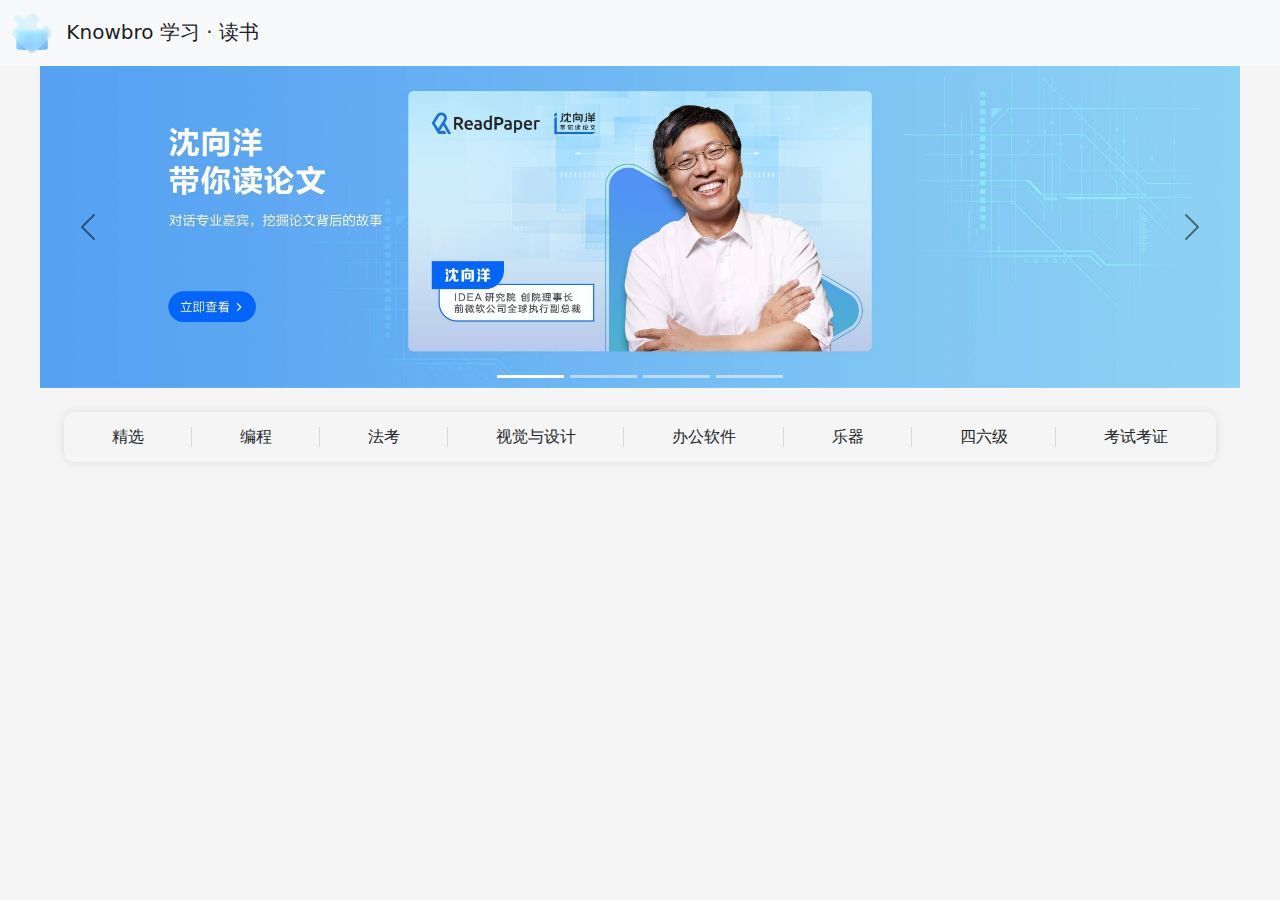
==== study.html @ cb989038 "feat: study page frame" ====
<!DOCTYPE html>
<html lang="zh">
  <head>
    <meta charset="UTF-8" />
    <meta http-equiv="X-UA-Compatible" content="IE=edge" />
    <meta name="viewport" content="width=device-width, initial-scale=1.0" />
    <link rel="shortcut icon" href="./assets/logo.png" />
    <title>Knowbro</title>
    <link
      rel="stylesheet"
      href="./public/bootstrap-5.2.3/css/bootstrap.min.css"
    />
    <link rel="stylesheet" href="./css/global.css" />
    <link rel="stylesheet" href="./css/study.css" />
  </head>
  <body>
    <nav class="navbar bg-light">
      <div class="container-fluid">
        <a class="navbar-brand" href="#">
          <img id="logo" src="./assets/logo.png" />
          Knowbro 学习 · 读书
        </a>
      </div>
    </nav>
    <header>
      <div
        id="carouselExampleDark"
        class="carousel carousel-dark slide"
        data-bs-ride="carousel"
      >
        <div class="carousel-indicators">
          <button
            type="button"
            data-bs-target="#carouselExampleDark"
            data-bs-slide-to="0"
            class="active"
            aria-current="true"
            aria-label="Slide 1"
          ></button>
          <button
            type="button"
            data-bs-target="#carouselExampleDark"
            data-bs-slide-to="1"
            aria-label="Slide 2"
          ></button>
          <button
            type="button"
            data-bs-target="#carouselExampleDark"
            data-bs-slide-to="2"
            aria-label="Slide 3"
          ></button>
          <button
            type="button"
            data-bs-target="#carouselExampleDark"
            data-bs-slide-to="3"
            aria-label="Slide 4"
          ></button>
        </div>
        <div class="carousel-inner">
          <div class="carousel-item active" data-bs-interval="3000">
            <img
              src="./assets/study-banner1.jpeg"
              class="d-block w-100"
              alt="..."
            />
          </div>
          <div class="carousel-item" data-bs-interval="3000">
            <img
              src="./assets/study-banner2.jpeg"
              class="d-block w-100"
              alt="..."
            />
          </div>
          <div class="carousel-item" data-bs-interval="3000">
            <img
              src="./assets/study-banner3.jpeg"
              class="d-block w-100"
              alt="..."
            />
          </div>
          <div class="carousel-item" data-bs-interval="3000">
            <img
              src="./assets/study-banner4.jpeg"
              class="d-block w-100"
              alt="..."
            />
          </div>
        </div>
        <button
          class="carousel-control-prev"
          type="button"
          data-bs-target="#carouselExampleDark"
          data-bs-slide="prev"
        >
          <span class="carousel-control-prev-icon" aria-hidden="true"></span>
          <span class="visually-hidden">Previous</span>
        </button>
        <button
          class="carousel-control-next"
          type="button"
          data-bs-target="#carouselExampleDark"
          data-bs-slide="next"
        >
          <span class="carousel-control-next-icon" aria-hidden="true"></span>
          <span class="visually-hidden">Next</span>
        </button>
      </div>
    </header>
    <nav class="tab-menu">
      <ul>
        <li>精选</li>
        <li>编程</li>
        <li>法考</li>
        <li>视觉与设计</li>
        <li>办公软件</li>
        <li>乐器</li>
        <li>四六级</li>
        <li>考试考证</li>
      </ul>
    </nav>
    <script src="./public/jquery-3.4.1/jquery-3.4.1.min.js"></script>
    <script src="./public/bootstrap-5.2.3/js/bootstrap.min.js"></script>
  </body>
</html>
---- css/global.css ----
body {
  min-width: 650px;
  background-color: #f5f5f5;
}
/* 顶部导航样式 */
#logo {
  width: 40px;
  height: 40px;
  margin-right: 8px;
}
.index-search-input {
  font-size: 14px;
  width: 400px;
}
.index-search-button {
  width: 80px;
}
.username {
  margin: 0 6px;
  padding: 8px;
  cursor: default;
}
/* 底部插件推荐 */
.extention {
  position: fixed;
  bottom: 0;
  width: 100%;
  height: 148px;
  border-top: 1px solid #dbdbdb;
  background-color: #fff;
}
.extention::before {
  position: absolute;
  top: -52px;
  content: '';
  width: 100%;
  height: 200px;
  background-image: url('../assets/fix-tips.png');
  background-repeat: no-repeat;
  background-position: bottom;
  background-size: auto 180px;
}
.extention > .ext-close {
  position: fixed;
  right: 10px;
  width: 30px;
  height: 30px;
  cursor: pointer;
}
.extention > h2 {
  font-size: 24px;
  width: 940px;
  margin: 8px auto;
  padding: 10px;
}
@media screen and (max-width: 1005px) {
  .extention {
    display: none;
  }
}
/* 提示弹窗样式 */
.my-alert {
  width: 200px;
  position: absolute;
  top: 50%;
  left: 50%;
  transform: translate(-50%);
  transition: all 0.3s;
  text-align: center;
  opacity: 0;
}

.my-alert.show {
  opacity: 1;
}
---- css/study.css ----
body {
  min-width: 1200px;
}

/* 轮播样式 */
#carouselExampleDark {
  max-width: 1200px;
  margin: auto;
}
#carouselExampleDark button {
  width: 8%;
}
#carouselExampleDark > button:hover {
  background: rgba(255, 255, 255, 0.2);
}

.carousel-indicators {
  margin-bottom: 0;
}

.carousel-indicators button {
  background-color: #fff !important;
}

/* 导航 */
.tab-menu {
  display: flex;
  justify-content: center;
  align-items: center;
}

.tab-menu ul {
  display: flex;
  padding: 0;
  margin: 24px;
  height: 50px;
  list-style: none;
  font-size: 16px;
  box-shadow: 0 0 10px #dbdbdb;
  border-radius: 10px;
}

.tab-menu ul li {
  position: relative;
  display: flex;
  align-items: center;
  padding: 24px 48px;
  cursor: pointer;
}

.tab-menu ul li:hover {
  color: gray;
}

.tab-menu ul li::after {
  content: '';
  position: absolute;
  top: 50%;
  right: 0;
  transform: translateY(-50%);
  width: 1px;
  height: 20px;
  background: #d8d8d8;
}

.tab-menu ul li:last-child::after {
  display: none;
}
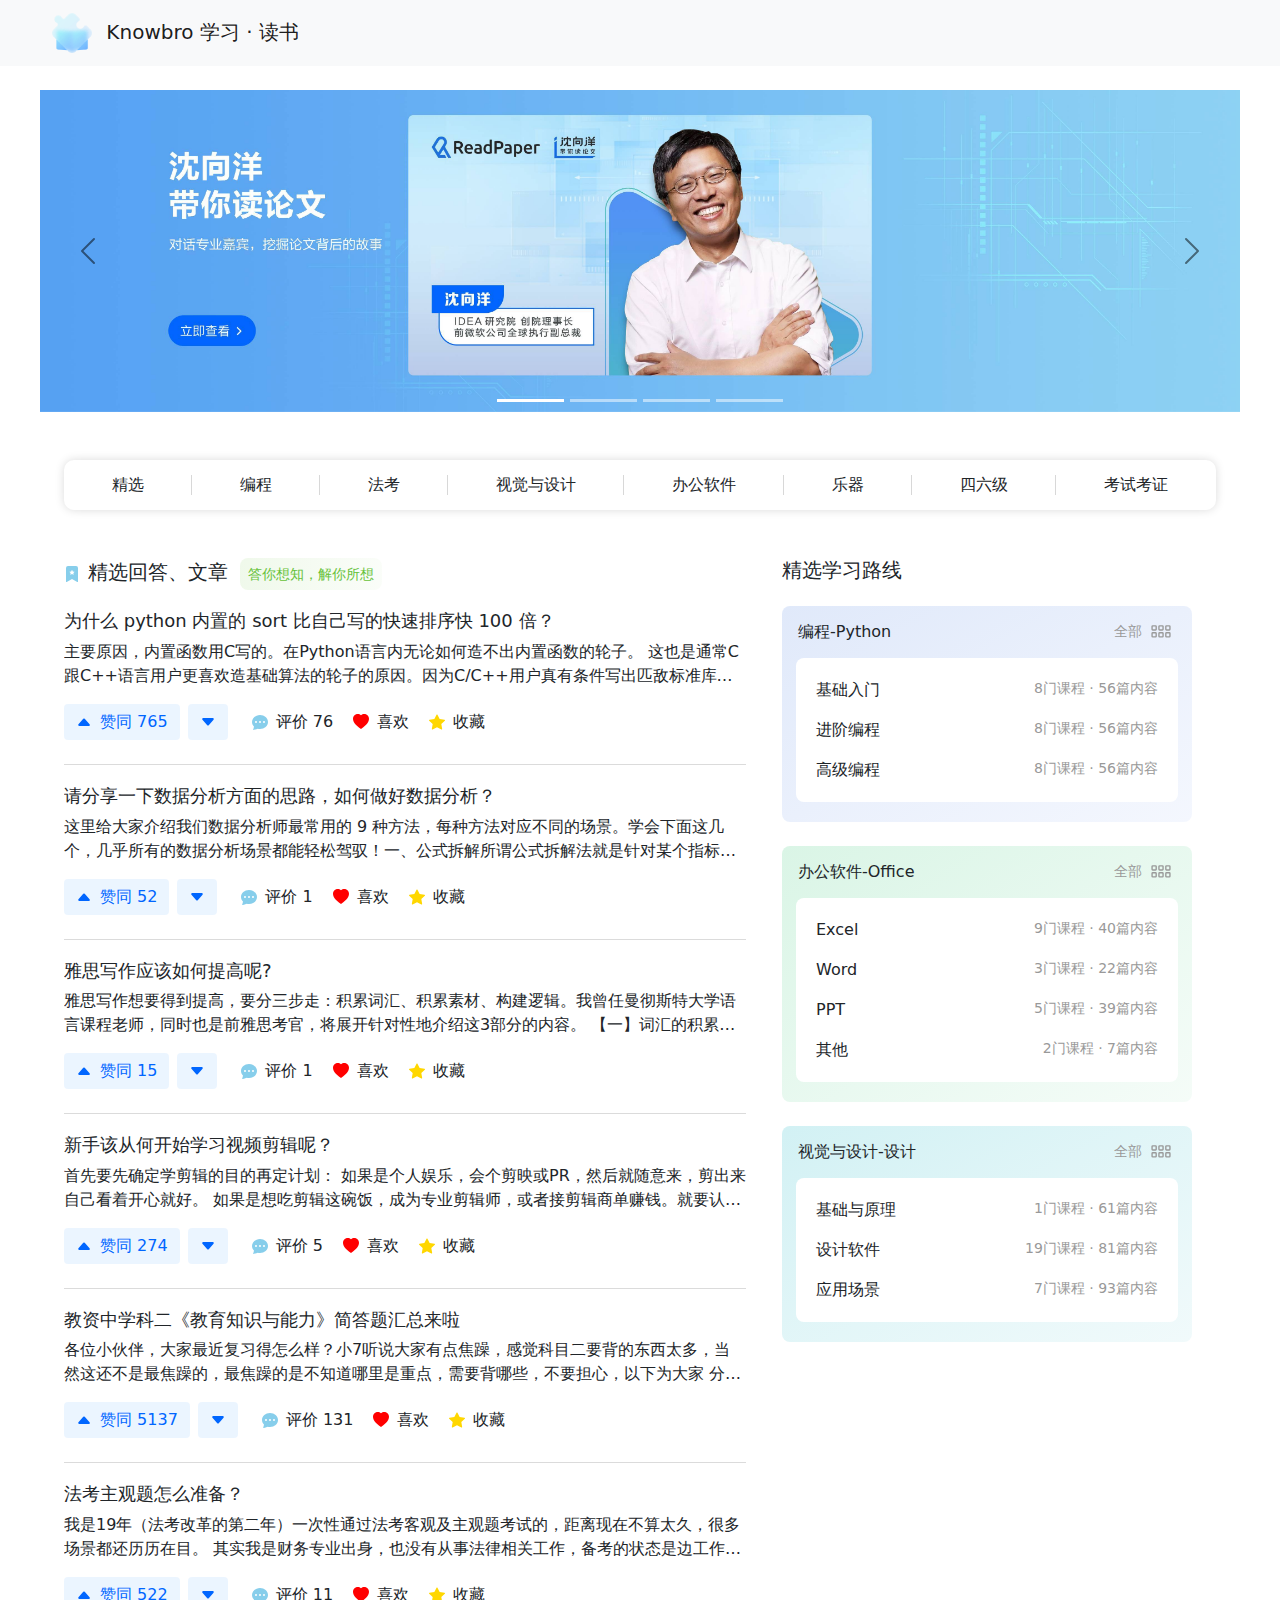
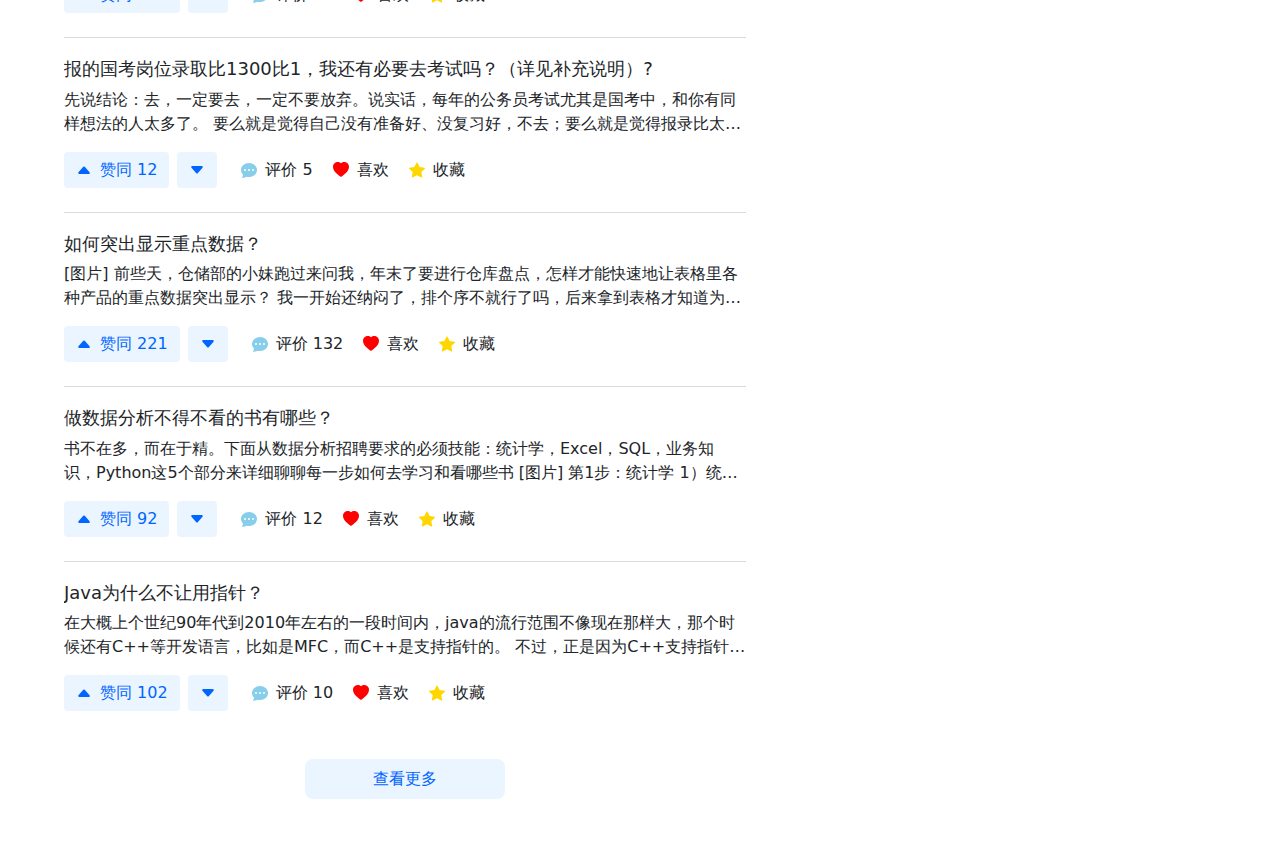
==== commit 3acee0db: "feat: add pages list" ====
--- a/study.html
+++ b/study.html
@@ -118,7 +118,138 @@
         <li>考试考证</li>
       </ul>
     </nav>
+    <main>
+      <!-- 左侧精选回答、文章部分 -->
+      <div class="left-content">
+        <div class="title">
+          <svg
+            width="16"
+            height="16"
+            fill="currentColor"
+            class="bi bi-bookmark-star-fill"
+            viewBox="0 0 16 16"
+          >
+            <path
+              fill-rule="evenodd"
+              d="M2 15.5V2a2 2 0 0 1 2-2h8a2 2 0 0 1 2 2v13.5a.5.5 0 0 1-.74.439L8 13.069l-5.26 2.87A.5.5 0 0 1 2 15.5zM8.16 4.1a.178.178 0 0 0-.32 0l-.634 1.285a.178.178 0 0 1-.134.098l-1.42.206a.178.178 0 0 0-.098.303L6.58 6.993c.042.041.061.1.051.158L6.39 8.565a.178.178 0 0 0 .258.187l1.27-.668a.178.178 0 0 1 .165 0l1.27.668a.178.178 0 0 0 .257-.187L9.368 7.15a.178.178 0 0 1 .05-.158l1.028-1.001a.178.178 0 0 0-.098-.303l-1.42-.206a.178.178 0 0 1-.134-.098L8.16 4.1z"
+            />
+          </svg>
+          <h2 class="fine-page">精选回答、文章</h2>
+        </div>
+        <div id="pagesList" class="pages-list"></div>
+        <div class="more-button">查看更多</div>
+      </div>
+      <!-- 右侧精选学习路线部分 -->
+      <div class="right-content">
+        <div class="title">
+          <h2>精选学习路线</h2>
+        </div>
+        <div class="content">
+          <div class="study-card">
+            <div class="card-title">
+              <h3>编程-Python</h3>
+              <div class="all-icon">
+                全部<svg
+                  width="16"
+                  height="16"
+                  fill="currentColor"
+                  class="bi bi-grid-3x2-gap"
+                  viewBox="0 0 16 16"
+                >
+                  <path
+                    d="M4 4v2H2V4h2zm1 7V9a1 1 0 0 0-1-1H2a1 1 0 0 0-1 1v2a1 1 0 0 0 1 1h2a1 1 0 0 0 1-1zm0-5V4a1 1 0 0 0-1-1H2a1 1 0 0 0-1 1v2a1 1 0 0 0 1 1h2a1 1 0 0 0 1-1zm5 5V9a1 1 0 0 0-1-1H7a1 1 0 0 0-1 1v2a1 1 0 0 0 1 1h2a1 1 0 0 0 1-1zm0-5V4a1 1 0 0 0-1-1H7a1 1 0 0 0-1 1v2a1 1 0 0 0 1 1h2a1 1 0 0 0 1-1zM9 4v2H7V4h2zm5 0h-2v2h2V4zM4 9v2H2V9h2zm5 0v2H7V9h2zm5 0v2h-2V9h2zm-3-5a1 1 0 0 1 1-1h2a1 1 0 0 1 1 1v2a1 1 0 0 1-1 1h-2a1 1 0 0 1-1-1V4zm1 4a1 1 0 0 0-1 1v2a1 1 0 0 0 1 1h2a1 1 0 0 0 1-1V9a1 1 0 0 0-1-1h-2z"
+                  />
+                </svg>
+              </div>
+            </div>
+            <ul>
+              <li>
+                <span>基础入门</span>
+                <span class="detail">8门课程 · 56篇内容</span>
+              </li>
+              <li>
+                <span>进阶编程</span>
+                <span class="detail">8门课程 · 56篇内容</span>
+              </li>
+              <li>
+                <span>高级编程</span>
+                <span class="detail">8门课程 · 56篇内容</span>
+              </li>
+            </ul>
+          </div>
+          <div class="study-card">
+            <div class="card-title">
+              <h3>办公软件-Office</h3>
+              <div class="all-icon">
+                全部<svg
+                  width="16"
+                  height="16"
+                  fill="currentColor"
+                  class="bi bi-grid-3x2-gap"
+                  viewBox="0 0 16 16"
+                >
+                  <path
+                    d="M4 4v2H2V4h2zm1 7V9a1 1 0 0 0-1-1H2a1 1 0 0 0-1 1v2a1 1 0 0 0 1 1h2a1 1 0 0 0 1-1zm0-5V4a1 1 0 0 0-1-1H2a1 1 0 0 0-1 1v2a1 1 0 0 0 1 1h2a1 1 0 0 0 1-1zm5 5V9a1 1 0 0 0-1-1H7a1 1 0 0 0-1 1v2a1 1 0 0 0 1 1h2a1 1 0 0 0 1-1zm0-5V4a1 1 0 0 0-1-1H7a1 1 0 0 0-1 1v2a1 1 0 0 0 1 1h2a1 1 0 0 0 1-1zM9 4v2H7V4h2zm5 0h-2v2h2V4zM4 9v2H2V9h2zm5 0v2H7V9h2zm5 0v2h-2V9h2zm-3-5a1 1 0 0 1 1-1h2a1 1 0 0 1 1 1v2a1 1 0 0 1-1 1h-2a1 1 0 0 1-1-1V4zm1 4a1 1 0 0 0-1 1v2a1 1 0 0 0 1 1h2a1 1 0 0 0 1-1V9a1 1 0 0 0-1-1h-2z"
+                  />
+                </svg>
+              </div>
+            </div>
+            <ul>
+              <li>
+                <span>Excel</span>
+                <span class="detail">9门课程 · 40篇内容</span>
+              </li>
+              <li>
+                <span>Word</span>
+                <span class="detail">3门课程 · 22篇内容</span>
+              </li>
+              <li>
+                <span>PPT</span>
+                <span class="detail">5门课程 · 39篇内容</span>
+              </li>
+              <li>
+                <span>其他</span>
+                <span class="detail">2门课程 · 7篇内容</span>
+              </li>
+            </ul>
+          </div>
+          <div class="study-card">
+            <div class="card-title">
+              <h3>视觉与设计-设计</h3>
+              <div class="all-icon">
+                全部<svg
+                  width="16"
+                  height="16"
+                  fill="currentColor"
+                  class="bi bi-grid-3x2-gap"
+                  viewBox="0 0 16 16"
+                >
+                  <path
+                    d="M4 4v2H2V4h2zm1 7V9a1 1 0 0 0-1-1H2a1 1 0 0 0-1 1v2a1 1 0 0 0 1 1h2a1 1 0 0 0 1-1zm0-5V4a1 1 0 0 0-1-1H2a1 1 0 0 0-1 1v2a1 1 0 0 0 1 1h2a1 1 0 0 0 1-1zm5 5V9a1 1 0 0 0-1-1H7a1 1 0 0 0-1 1v2a1 1 0 0 0 1 1h2a1 1 0 0 0 1-1zm0-5V4a1 1 0 0 0-1-1H7a1 1 0 0 0-1 1v2a1 1 0 0 0 1 1h2a1 1 0 0 0 1-1zM9 4v2H7V4h2zm5 0h-2v2h2V4zM4 9v2H2V9h2zm5 0v2H7V9h2zm5 0v2h-2V9h2zm-3-5a1 1 0 0 1 1-1h2a1 1 0 0 1 1 1v2a1 1 0 0 1-1 1h-2a1 1 0 0 1-1-1V4zm1 4a1 1 0 0 0-1 1v2a1 1 0 0 0 1 1h2a1 1 0 0 0 1-1V9a1 1 0 0 0-1-1h-2z"
+                  />
+                </svg>
+              </div>
+            </div>
+            <ul>
+              <li>
+                <span>基础与原理</span>
+                <span class="detail">1门课程 · 61篇内容</span>
+              </li>
+              <li>
+                <span>设计软件</span>
+                <span class="detail">19门课程 · 81篇内容</span>
+              </li>
+              <li>
+                <span>应用场景</span>
+                <span class="detail">7门课程 · 93篇内容</span>
+              </li>
+            </ul>
+          </div>
+        </div>
+      </div>
+    </main>
     <script src="./public/jquery-3.4.1/jquery-3.4.1.min.js"></script>
     <script src="./public/bootstrap-5.2.3/js/bootstrap.min.js"></script>
+    <script type="module" src="./js/study.js"></script>
   </body>
 </html>
--- a/css/global.css
+++ b/css/global.css
@@ -1,5 +1,5 @@
 body {
-  min-width: 650px;
+  min-width: 1200px;
   background-color: #f5f5f5;
 }
 /* 顶部导航样式 */
@@ -7,6 +7,9 @@
   width: 40px;
   height: 40px;
   margin-right: 8px;
+}
+.container-fluid {
+  max-width: 1200px;
 }
 .index-search-input {
   font-size: 14px;
@@ -73,3 +76,93 @@
 .my-alert.show {
   opacity: 1;
 }
+
+/* 文章通用样式 */
+.pages-list .custom-page-component:last-child {
+  border-bottom: none;
+}
+.custom-page-component {
+  margin-top: 20px;
+  border-bottom: 1px solid #dbdbdb;
+}
+
+.custom-page-component .page-title {
+  cursor: pointer;
+  font-size: 18px;
+  overflow: hidden;
+  white-space: nowrap;
+  text-overflow: ellipsis;
+}
+
+.custom-page-component p {
+  cursor: pointer;
+  overflow: hidden;
+  text-overflow: ellipsis;
+  display: -webkit-box;
+  -webkit-box-orient: vertical;
+  -webkit-line-clamp: 2;
+}
+
+.custom-page-component .page-footer {
+  display: flex;
+  padding-bottom: 24px;
+}
+
+.custom-page-component .page-footer > div {
+  display: flex;
+  align-items: center;
+  justify-content: center;
+  margin-right: 8px;
+  cursor: pointer;
+}
+
+.custom-page-component .page-footer > div svg {
+  margin-right: 8px;
+}
+
+.custom-page-component .page-footer .good-button {
+  padding: 6px 12px;
+  border-radius: 4px;
+  color: #06f;
+  background-color: rgba(0, 132, 255, 0.08);
+}
+
+.custom-page-component .page-footer .bad-button svg {
+  margin-right: 0;
+}
+
+.custom-page-component .page-footer .bad-button {
+  padding: 6px 12px;
+  border-radius: 4px;
+  color: #06f;
+  background-color: rgba(0, 132, 255, 0.08);
+  margin-right: 12px;
+}
+
+.custom-page-component .page-footer .comment svg {
+  margin-left: 12px;
+  color: skyblue;
+}
+
+.custom-page-component .page-footer .love svg {
+  margin-left: 12px;
+  color: red;
+}
+
+.custom-page-component .page-footer .collect svg {
+  margin-left: 12px;
+  color: gold;
+}
+
+/* 查看更多 */
+.more-button {
+  height: 40px;
+  width: 200px;
+  margin: 24px auto;
+  line-height: 40px;
+  text-align: center;
+  border-radius: 8px;
+  color: #06f;
+  background-color: rgba(0, 132, 255, 0.08);
+  cursor: pointer;
+}
--- a/css/study.css
+++ b/css/study.css
@@ -1,11 +1,12 @@
 body {
   min-width: 1200px;
+  background-color: #fff;
 }
 
 /* 轮播样式 */
 #carouselExampleDark {
   max-width: 1200px;
-  margin: auto;
+  margin: 24px auto;
 }
 #carouselExampleDark button {
   width: 8%;
@@ -50,6 +51,10 @@
 
 .tab-menu ul li:hover {
   color: gray;
+}
+
+.tab-menu ul li:nth-child(n + 2) {
+  cursor: not-allowed;
 }
 
 .tab-menu ul li::after {
@@ -66,3 +71,137 @@
 .tab-menu ul li:last-child::after {
   display: none;
 }
+
+/* 页面主体 */
+main {
+  display: flex;
+  padding: 24px;
+  max-width: 1200px;
+  margin: auto;
+}
+
+main h2 {
+  font-size: 20px;
+  margin: 0;
+}
+
+main .left-content {
+  width: 694px;
+  padding-right: 12px;
+  flex-shrink: 0;
+  margin-right: 24px;
+}
+
+.left-content .title {
+  display: flex;
+  align-items: center;
+}
+
+.left-content .title svg {
+  color: skyblue;
+  margin-right: 8px;
+}
+
+.left-content .title h2::after {
+  content: '答你想知，解你所想';
+  display: inline-block;
+  border-radius: 8px;
+  margin-left: 12px;
+  padding: 8px;
+  font-size: 14px;
+  color: #67c23a;
+  background: linear-gradient(
+    90.55deg,
+    rgba(103, 194, 58, 0.1) 0.48%,
+    rgba(103, 194, 58, 0.03) 99.52%
+  );
+}
+
+/* 精选学习路线部分 */
+
+main .right-content {
+  width: 448px;
+  padding-bottom: 200px;
+}
+
+.study-card {
+  margin: 24px;
+  margin-left: 0;
+  padding: 8px;
+  padding-top: 0;
+  border-radius: 8px;
+}
+
+.study-card:nth-child(1) {
+  background: linear-gradient(
+    to right bottom,
+    rgb(224, 233, 250),
+    rgb(244, 247, 254)
+  );
+}
+
+.study-card:nth-child(2) {
+  background: linear-gradient(
+    to right bottom,
+    rgb(218, 245, 230),
+    rgb(245, 252, 248)
+  );
+}
+
+.study-card:nth-child(3) {
+  background: linear-gradient(
+    to right bottom,
+    rgb(210, 241, 244),
+    rgb(241, 250, 251)
+  );
+}
+
+.study-card .card-title {
+  display: flex;
+  justify-content: space-between;
+  height: 52px;
+}
+
+.study-card .card-title .all-icon {
+  display: flex;
+  font-size: 14px;
+  align-items: center;
+  cursor: pointer;
+  color: #999;
+}
+
+.study-card .card-title .all-icon svg {
+  width: 30px;
+  height: 30px;
+  box-sizing: border-box;
+  padding-left: 8px;
+  margin-right: 12px;
+}
+
+.study-card .card-title h3 {
+  height: 52px;
+  padding-left: 8px;
+  font-size: 16px;
+  line-height: 52px;
+}
+
+.study-card ul {
+  list-style: none;
+  padding: 0;
+  background: #fff;
+  border-radius: 8px;
+  padding: 12px;
+  margin: 0 6px;
+  margin-bottom: 12px;
+}
+
+.study-card ul li {
+  display: flex;
+  justify-content: space-between;
+  padding: 8px;
+}
+
+.study-card ul li .detail {
+  font-size: 14px;
+  color: #999;
+}
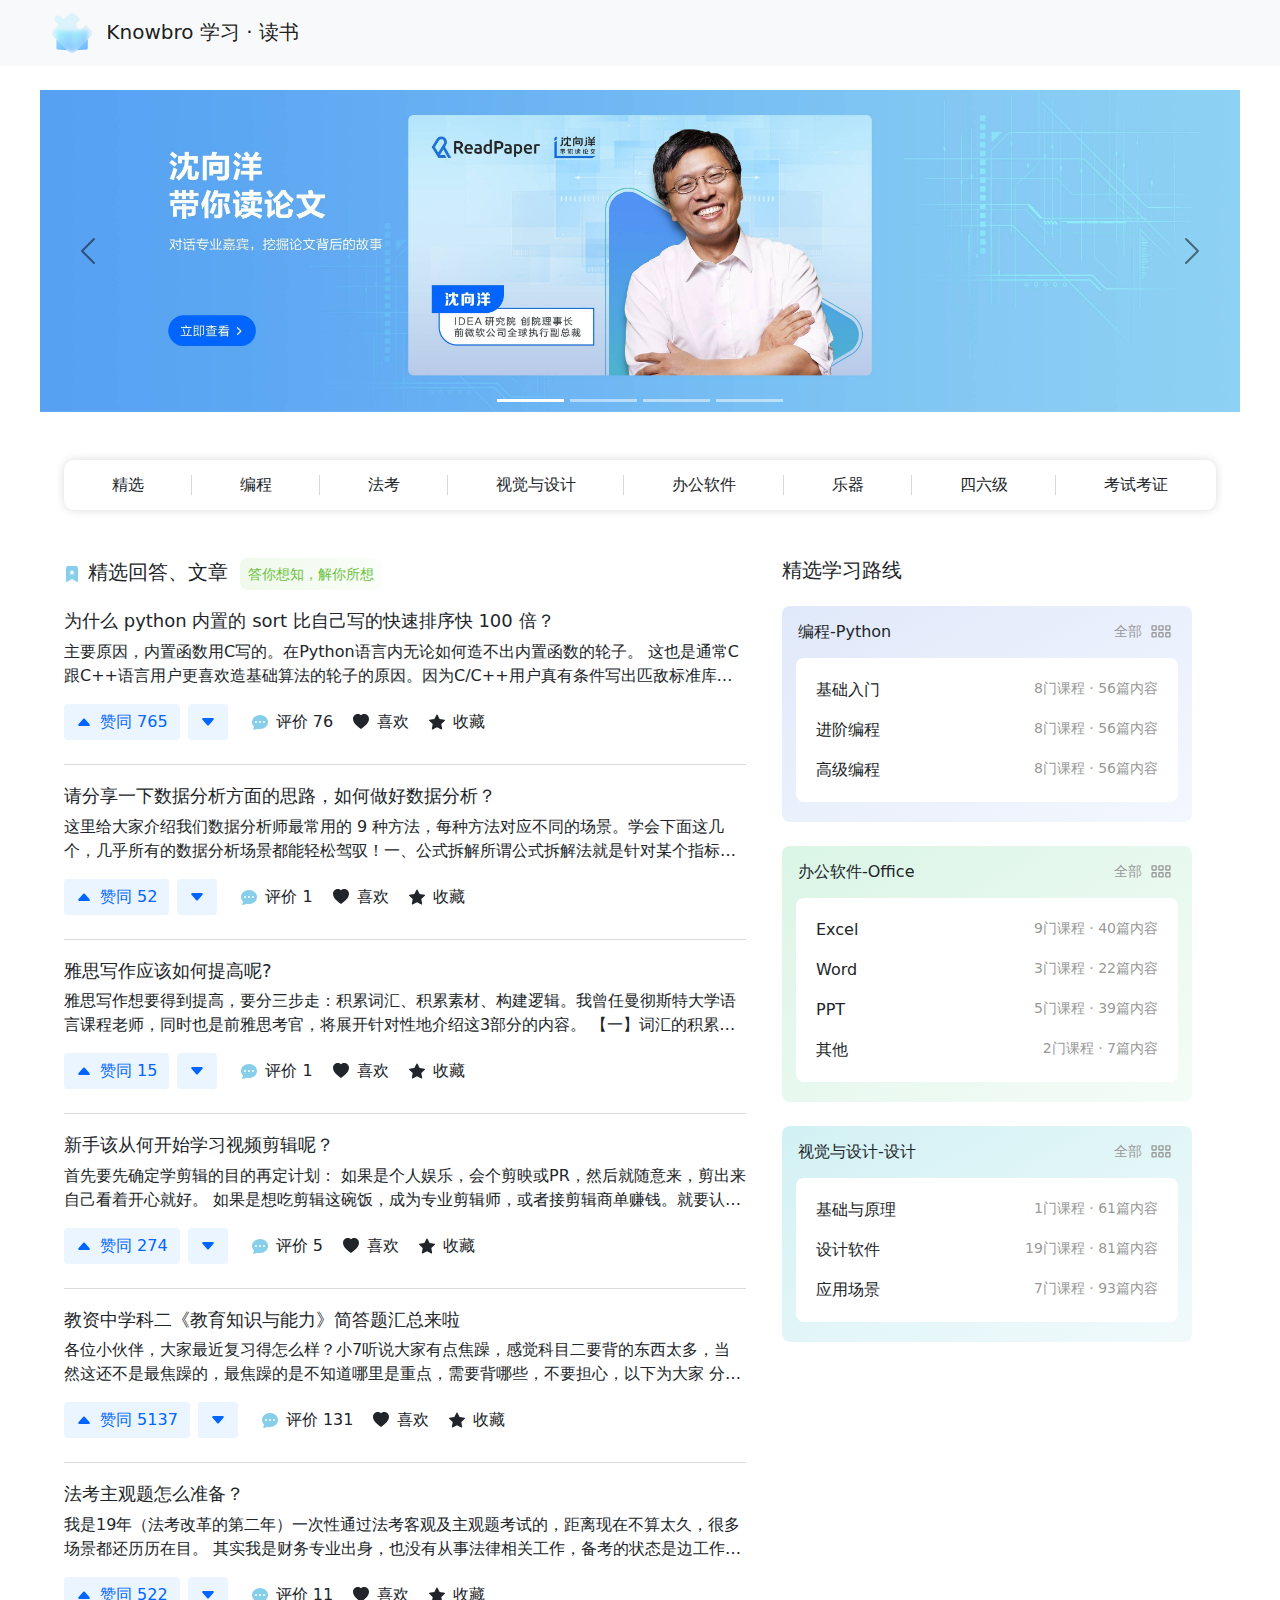
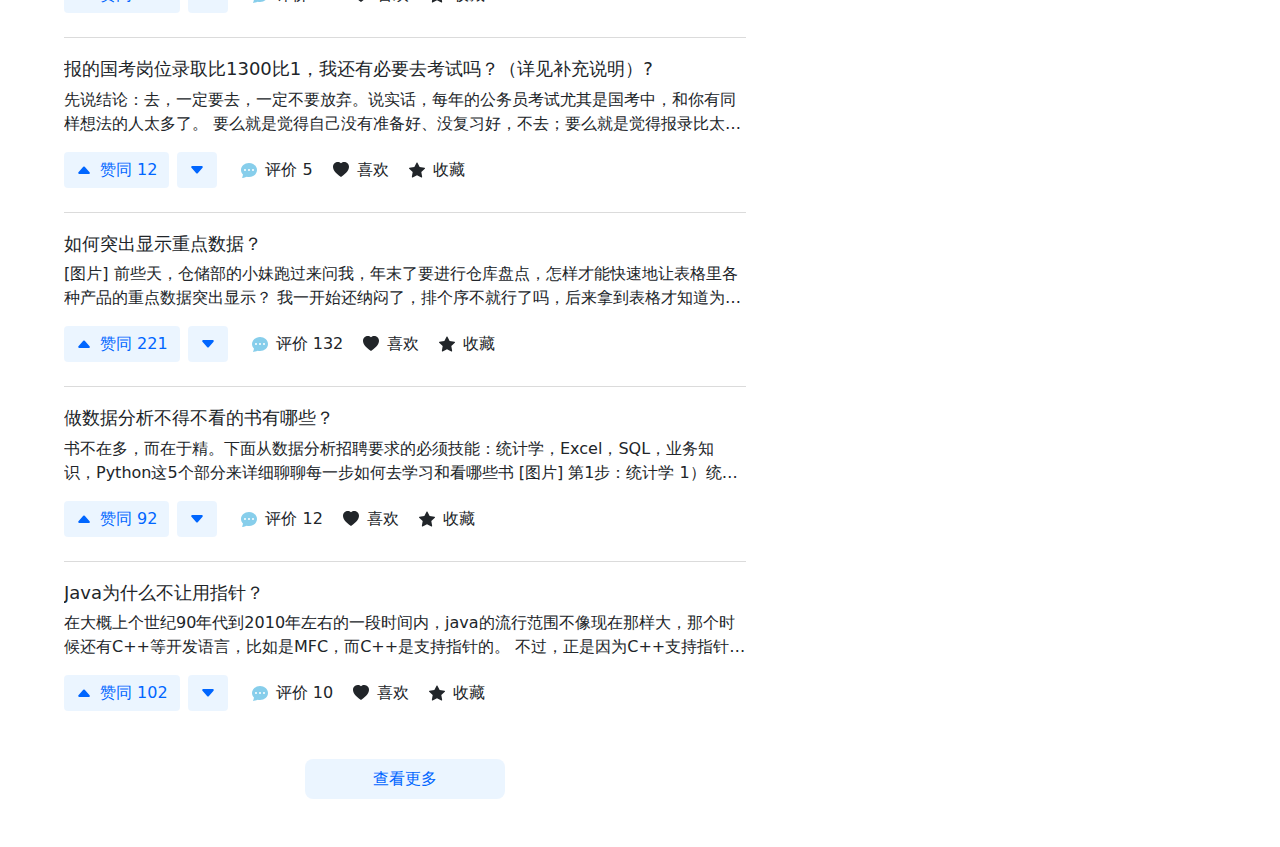
==== commit 33647f27: "feat: 喜欢+收藏" ====
--- a/study.html
+++ b/study.html
@@ -251,5 +251,6 @@
     <script src="./public/jquery-3.4.1/jquery-3.4.1.min.js"></script>
     <script src="./public/bootstrap-5.2.3/js/bootstrap.min.js"></script>
     <script type="module" src="./js/study.js"></script>
+    <script type="module" src="./js/main.js"></script>
   </body>
 </html>
--- a/css/global.css
+++ b/css/global.css
@@ -64,7 +64,7 @@
 /* 提示弹窗样式 */
 .my-alert {
   width: 200px;
-  position: absolute;
+  position: fixed;
   top: 50%;
   left: 50%;
   transform: translate(-50%);
@@ -87,7 +87,6 @@
 }
 
 .custom-page-component .page-title {
-  cursor: pointer;
   font-size: 18px;
   overflow: hidden;
   white-space: nowrap;
@@ -95,12 +94,15 @@
 }
 
 .custom-page-component p {
-  cursor: pointer;
   overflow: hidden;
   text-overflow: ellipsis;
   display: -webkit-box;
   -webkit-box-orient: vertical;
   -webkit-line-clamp: 2;
+}
+
+.custom-page-component .page-content {
+  cursor: pointer;
 }
 
 .custom-page-component .page-footer {
@@ -146,11 +148,17 @@
 
 .custom-page-component .page-footer .love svg {
   margin-left: 12px;
+}
+
+.custom-page-component .page-footer .love.active svg {
   color: red;
 }
 
 .custom-page-component .page-footer .collect svg {
   margin-left: 12px;
+}
+
+.custom-page-component .page-footer .collect.active svg {
   color: gold;
 }
 
